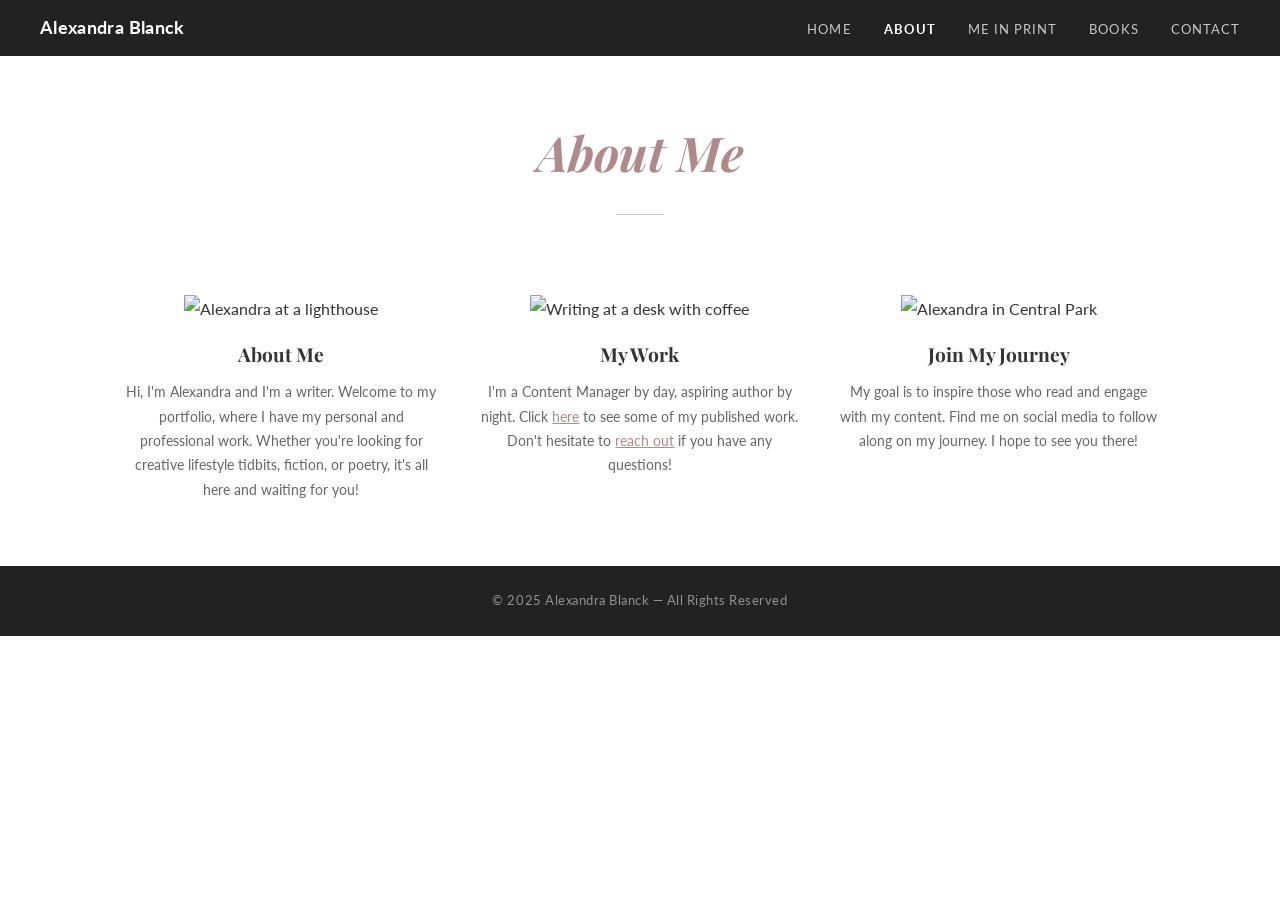
==== about.html @ b342ccfe "Add files via upload" ====
<!DOCTYPE html>
<html lang="en">
<head>
  <meta charset="UTF-8" />
  <meta name="viewport" content="width=device-width, initial-scale=1.0" />
  <title>About — Alexandra Blanck</title>
  <link rel="stylesheet" href="style.css" />
</head>
<body>

  <!-- NAV -->
  <nav>
    <a href="index.html" class="nav-logo">Alexandra Blanck</a>
    <ul class="nav-links">
      <li><a href="index.html">Home</a></li>
      <li><a href="about.html" class="active">About</a></li>
      <li><a href="print.html">Me in Print</a></li>
      <li><a href="books.html">Books</a></li>
      <li><a href="contact.html">Contact</a></li>
    </ul>
  </nav>

  <!-- PAGE HEADING -->
  <div class="page-heading">
    <h1>About Me</h1>
    <div class="divider"></div>
  </div>

  <!-- THREE COLUMNS -->
  <div class="section">
    <div class="three-col">

      <div>
        <img
          src="https://images.unsplash.com/photo-1507003211169-0a1dd7228f2d?w=600&q=80"
          alt="Alexandra at a lighthouse"
        />
        <h3>About Me</h3>
        <p>
          Hi, I'm Alexandra and I'm a writer. Welcome to my portfolio, where I have my personal
          and professional work. Whether you're looking for creative lifestyle tidbits, fiction,
          or poetry, it's all here and waiting for you!
        </p>
      </div>

      <div>
        <img
          src="https://images.unsplash.com/photo-1455390582262-044cdead277a?w=600&q=80"
          alt="Writing at a desk with coffee"
        />
        <h3>My Work</h3>
        <p>
          I'm a Content Manager by day, aspiring author by night. Click
          <a href="print.html">here</a> to see some of my published work.
          Don't hesitate to <a href="contact.html">reach out</a> if you have any questions!
        </p>
      </div>

      <div>
        <img
          src="https://images.unsplash.com/photo-1506905925346-21bda4d32df4?w=600&q=80"
          alt="Alexandra in Central Park"
        />
        <h3>Join My Journey</h3>
        <p>
          My goal is to inspire those who read and engage with my content. Find me on social
          media to follow along on my journey. I hope to see you there!
        </p>
      </div>

    </div>
  </div>

  <!-- FOOTER -->
  <footer>
    &copy; 2025 Alexandra Blanck &mdash; All Rights Reserved
  </footer>

</body>
</html>
---- style.css ----
/* =============================================
   Alexandra Blanck — style.css
   ============================================= */

@import url('https://fonts.googleapis.com/css2?family=Playfair+Display:ital,wght@0,400;0,700;0,900;1,400&family=Lato:wght@300;400;700&display=swap');

:root {
  --color-nav: #222222;
  --color-accent: #b08a8a;
  --color-accent-light: #d4aaaa;
  --color-accent-btn: #c9a0a0;
  --color-bg: #ffffff;
  --color-bg-light: #f5f3f1;
  --color-text: #333333;
  --color-text-light: #666666;
  --color-divider: #cccccc;
  --font-display: 'Playfair Display', Georgia, serif;
  --font-body: 'Lato', sans-serif;
}

* {
  margin: 0;
  padding: 0;
  box-sizing: border-box;
}

html {
  scroll-behavior: smooth;
}

body {
  font-family: var(--font-body);
  color: var(--color-text);
  background: var(--color-bg);
  line-height: 1.7;
}

/* ---- NAVIGATION ---- */
nav {
  background: var(--color-nav);
  display: flex;
  align-items: center;
  justify-content: space-between;
  padding: 0 2.5rem;
  height: 56px;
  position: sticky;
  top: 0;
  z-index: 100;
}

.nav-logo {
  color: #fff;
  font-family: var(--font-body);
  font-weight: 700;
  font-size: 1.1rem;
  text-decoration: none;
  letter-spacing: 0.02em;
}

.nav-links {
  display: flex;
  gap: 2rem;
  list-style: none;
}

.nav-links a {
  color: rgba(255,255,255,0.75);
  text-decoration: none;
  font-size: 0.82rem;
  letter-spacing: 0.08em;
  text-transform: uppercase;
  font-weight: 400;
  transition: color 0.2s;
}

.nav-links a:hover,
.nav-links a.active {
  color: #fff;
  font-weight: 700;
}

/* ---- BUTTONS ---- */
.btn {
  display: inline-block;
  padding: 0.75rem 1.75rem;
  background: var(--color-accent-btn);
  color: #fff;
  text-decoration: none;
  font-family: var(--font-body);
  font-size: 0.78rem;
  letter-spacing: 0.12em;
  text-transform: uppercase;
  font-weight: 700;
  border: none;
  cursor: pointer;
  transition: background 0.2s, transform 0.15s;
}

.btn:hover {
  background: var(--color-accent);
  transform: translateY(-1px);
}

/* ---- PAGE HEADING ---- */
.page-heading {
  text-align: center;
  padding: 3.5rem 1rem 1rem;
}

.page-heading h1 {
  font-family: var(--font-display);
  font-size: 3rem;
  font-weight: 700;
  color: var(--color-accent);
  font-style: italic;
}

.page-heading .divider {
  width: 48px;
  height: 1px;
  background: var(--color-divider);
  margin: 1.25rem auto 0;
}

/* ---- HERO ---- */
.hero {
  position: relative;
  height: 520px;
  display: flex;
  align-items: center;
  justify-content: center;
  text-align: center;
  overflow: hidden;
  background: #444 url('https://images.unsplash.com/photo-1455390582262-044cdead277a?w=1600&q=80') center/cover no-repeat;
}

.hero::before {
  content: '';
  position: absolute;
  inset: 0;
  background: rgba(0,0,0,0.38);
}

.hero-content {
  position: relative;
  z-index: 1;
  animation: fadeUp 0.9s ease both;
}

.hero-content h1 {
  font-family: var(--font-display);
  font-size: 4.5rem;
  font-weight: 900;
  color: #fff;
  line-height: 1.05;
  margin-bottom: 0.5rem;
}

.hero-content p {
  color: rgba(255,255,255,0.9);
  font-size: 1.1rem;
  letter-spacing: 0.04em;
  margin-bottom: 2rem;
}

.hero-buttons {
  display: flex;
  gap: 1rem;
  justify-content: center;
}

@keyframes fadeUp {
  from { opacity: 0; transform: translateY(28px); }
  to   { opacity: 1; transform: translateY(0); }
}

/* ---- SECTION WRAPPER ---- */
.section {
  padding: 4rem 2rem;
  max-width: 1100px;
  margin: 0 auto;
}

.section-bg {
  background: var(--color-bg-light);
}

/* ---- BLOG SECTION (home) ---- */
.blog-heading {
  text-align: center;
  margin-bottom: 2.5rem;
}

.blog-heading h2 {
  font-family: var(--font-display);
  font-size: 2.5rem;
  color: var(--color-accent);
  font-style: italic;
}

.blog-grid {
  display: grid;
  grid-template-columns: repeat(auto-fit, minmax(280px, 1fr));
  gap: 2rem;
}

.blog-card {
  background: #fff;
  border: 1px solid #eee;
  overflow: hidden;
  transition: box-shadow 0.2s, transform 0.2s;
}

.blog-card:hover {
  box-shadow: 0 8px 32px rgba(0,0,0,0.10);
  transform: translateY(-3px);
}

.blog-card img {
  width: 100%;
  height: 200px;
  object-fit: cover;
}

.blog-card-body {
  padding: 1.25rem 1.5rem 1.5rem;
}

.blog-card-body h3 {
  font-family: var(--font-display);
  font-size: 1.15rem;
  margin-bottom: 0.5rem;
  color: var(--color-text);
}

.blog-card-body p {
  font-size: 0.9rem;
  color: var(--color-text-light);
}

/* ---- THREE-COL CARDS (About) ---- */
.three-col {
  display: grid;
  grid-template-columns: repeat(auto-fit, minmax(260px, 1fr));
  gap: 2.5rem;
  text-align: center;
}

.three-col img {
  width: 100%;
  height: 280px;
  object-fit: cover;
  margin-bottom: 1rem;
}

.three-col h3 {
  font-family: var(--font-display);
  font-size: 1.2rem;
  margin-bottom: 0.6rem;
}

.three-col p {
  font-size: 0.9rem;
  color: var(--color-text-light);
}

.three-col a {
  color: var(--color-accent);
}

/* ---- IMAGE STRIP ---- */
.image-strip {
  display: grid;
  grid-template-columns: repeat(3, 1fr);
  height: 240px;
  overflow: hidden;
}

.image-strip img {
  width: 100%;
  height: 100%;
  object-fit: cover;
}

/* ---- ME IN PRINT ---- */
.print-layout {
  display: grid;
  grid-template-columns: 1fr 1.6fr;
  gap: 3rem;
  align-items: start;
  padding: 3rem 2rem;
  max-width: 1000px;
  margin: 0 auto;
}

.print-layout img {
  width: 100%;
  object-fit: cover;
}

.print-content h2 {
  font-family: var(--font-display);
  font-size: 1.3rem;
  margin-bottom: 0.5rem;
}

.print-content h3 {
  font-family: var(--font-display);
  font-size: 1.1rem;
  margin: 1.5rem 0 0.4rem;
}

.print-content p {
  font-size: 0.92rem;
  color: var(--color-text-light);
  margin-bottom: 0.5rem;
}

.print-content a {
  color: var(--color-accent);
}

/* ---- BOOKS ---- */
.books-grid {
  display: grid;
  grid-template-columns: repeat(auto-fit, minmax(260px, 1fr));
  gap: 0;
  border-top: 1px solid #e0d8d8;
}

.book-card {
  padding: 2.5rem 2rem;
  border-right: 1px solid #e0d8d8;
  text-align: center;
}

.book-card:last-child {
  border-right: none;
}

.book-card .status {
  font-family: var(--font-display);
  font-size: 1.1rem;
  color: var(--color-accent-light);
  font-style: italic;
  margin-bottom: 0.75rem;
}

.book-card p {
  font-size: 0.9rem;
  color: var(--color-text-light);
}

/* ---- CONTACT ---- */
.contact-layout {
  display: grid;
  grid-template-columns: 1fr 1fr;
  gap: 4rem;
  align-items: center;
  padding: 4rem 2rem;
  max-width: 1000px;
  margin: 0 auto;
}

.contact-left h2 {
  font-family: var(--font-display);
  font-size: 1.4rem;
  margin-bottom: 1rem;
}

.contact-left p {
  font-size: 0.92rem;
  color: var(--color-text-light);
  margin-bottom: 0.75rem;
}

.contact-left .signature {
  font-family: var(--font-display);
  font-size: 1.15rem;
  color: var(--color-text);
  margin: 1.25rem 0 1.5rem;
}

.contact-right img {
  width: 100%;
  object-fit: cover;
}

/* ---- FOOTER ---- */
footer {
  background: var(--color-nav);
  color: rgba(255,255,255,0.5);
  text-align: center;
  padding: 1.5rem;
  font-size: 0.8rem;
  letter-spacing: 0.04em;
}

/* ---- RESPONSIVE ---- */
@media (max-width: 700px) {
  .hero-content h1 { font-size: 2.8rem; }
  .nav-links { gap: 1rem; }
  .nav-links a { font-size: 0.72rem; }
  .print-layout,
  .contact-layout { grid-template-columns: 1fr; }
  .image-strip { height: 140px; }
  .books-grid { grid-template-columns: 1fr; }
  .book-card { border-right: none; border-bottom: 1px solid #e0d8d8; }
}
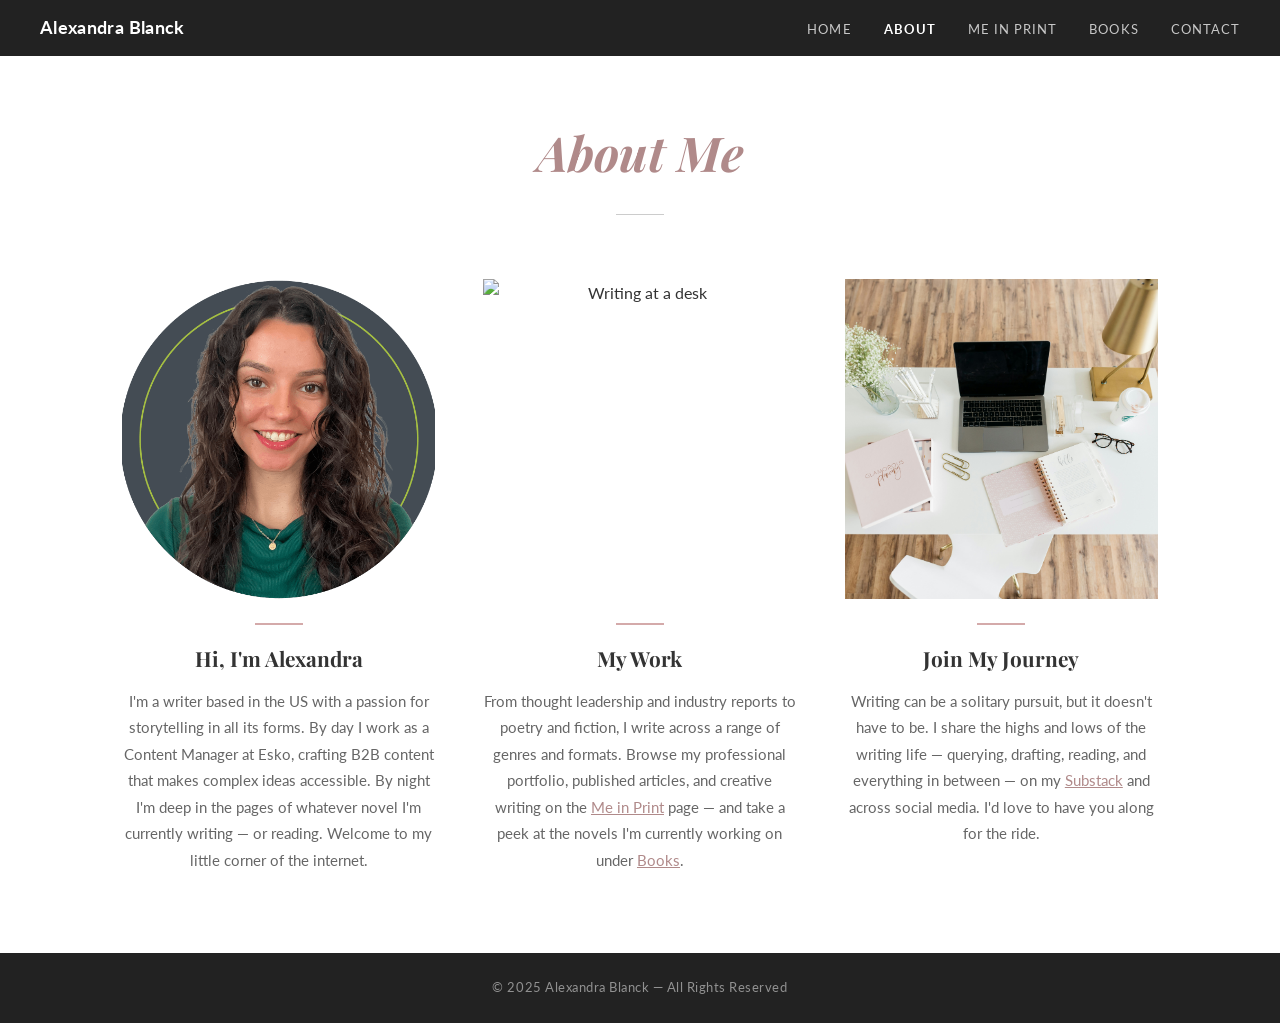
==== commit deb39e6c: "Update about.html" ====
--- a/about.html
+++ b/about.html
@@ -5,6 +5,57 @@
   <meta name="viewport" content="width=device-width, initial-scale=1.0" />
   <title>About — Alexandra Blanck</title>
   <link rel="stylesheet" href="style.css" />
+  <style>
+    .about-grid {
+      display: grid;
+      grid-template-columns: repeat(auto-fit, minmax(280px, 1fr));
+      gap: 3rem;
+      max-width: 1100px;
+      margin: 0 auto;
+      padding: 3rem 2rem 5rem;
+    }
+
+    .about-col {
+      display: flex;
+      flex-direction: column;
+      align-items: center;
+      text-align: center;
+    }
+
+    .about-col img {
+      width: 100%;
+      max-width: 340px;
+      height: 320px;
+      object-fit: cover;
+      object-position: top;
+      margin-bottom: 1.5rem;
+    }
+
+    .about-col h3 {
+      font-family: var(--font-display);
+      font-size: 1.3rem;
+      margin-bottom: 0.75rem;
+      color: var(--color-text);
+    }
+
+    .about-col p {
+      font-size: 0.92rem;
+      color: var(--color-text-light);
+      line-height: 1.8;
+      max-width: 340px;
+    }
+
+    .about-col a {
+      color: var(--color-accent);
+    }
+
+    .about-divider {
+      width: 48px;
+      height: 2px;
+      background: var(--color-accent-light);
+      margin: 0 auto 1rem;
+    }
+  </style>
 </head>
 <body>
 
@@ -26,49 +77,30 @@
     <div class="divider"></div>
   </div>
 
-  <!-- THREE COLUMNS -->
-  <div class="section">
-    <div class="three-col">
+  <!-- ABOUT GRID -->
+  <div class="about-grid">
 
-      <div>
-        <img
-          src="https://images.unsplash.com/photo-1507003211169-0a1dd7228f2d?w=600&q=80"
-          alt="Alexandra at a lighthouse"
-        />
-        <h3>About Me</h3>
-        <p>
-          Hi, I'm Alexandra and I'm a writer. Welcome to my portfolio, where I have my personal
-          and professional work. Whether you're looking for creative lifestyle tidbits, fiction,
-          or poetry, it's all here and waiting for you!
-        </p>
-      </div>
+    <div class="about-col">
+      <img src="photo-headshot-alex-blanckv3.png" alt="Alexandra Blanck" />
+      <div class="about-divider"></div>
+      <h3>Hi, I'm Alexandra</h3>
+      <p>I'm a writer based in the US with a passion for storytelling in all its forms. By day I work as a Content Manager at Esko, crafting B2B content that makes complex ideas accessible. By night I'm deep in the pages of whatever novel I'm currently writing — or reading. Welcome to my little corner of the internet.</p>
+    </div>
 
-      <div>
-        <img
-          src="https://images.unsplash.com/photo-1455390582262-044cdead277a?w=600&q=80"
-          alt="Writing at a desk with coffee"
-        />
-        <h3>My Work</h3>
-        <p>
-          I'm a Content Manager by day, aspiring author by night. Click
-          <a href="print.html">here</a> to see some of my published work.
-          Don't hesitate to <a href="contact.html">reach out</a> if you have any questions!
-        </p>
-      </div>
+    <div class="about-col">
+      <img src="https://images.unsplash.com/photo-1455390582262-044cdead277a?w=600&q=80" alt="Writing at a desk" />
+      <div class="about-divider"></div>
+      <h3>My Work</h3>
+      <p>From thought leadership and industry reports to poetry and fiction, I write across a range of genres and formats. Browse my professional portfolio, published articles, and creative writing on the <a href="print.html">Me in Print</a> page — and take a peek at the novels I'm currently working on under <a href="books.html">Books</a>.</p>
+    </div>
 
-      <div>
-        <img
-          src="https://images.unsplash.com/photo-1506905925346-21bda4d32df4?w=600&q=80"
-          alt="Alexandra in Central Park"
-        />
-        <h3>Join My Journey</h3>
-        <p>
-          My goal is to inspire those who read and engage with my content. Find me on social
-          media to follow along on my journey. I hope to see you there!
-        </p>
-      </div>
+    <div class="about-col">
+      <img src="alexa-williams-RaYjMmmaSCA-unsplash.jpg" alt="Alexandra on her journey" />
+      <div class="about-divider"></div>
+      <h3>Join My Journey</h3>
+      <p>Writing can be a solitary pursuit, but it doesn't have to be. I share the highs and lows of the writing life — querying, drafting, reading, and everything in between — on my <a href="https://substack.com/@alexandrablanck" target="_blank">Substack</a> and across social media. I'd love to have you along for the ride.</p>
+    </div>
 
-    </div>
   </div>
 
   <!-- FOOTER -->
--- a/style.css
+++ b/style.css
@@ -131,7 +131,7 @@
   justify-content: center;
   text-align: center;
   overflow: hidden;
-  background: #444 url('https://images.unsplash.com/photo-1455390582262-044cdead277a?w=1600&q=80') center/cover no-repeat;
+  background: #444 url('nick-morrison-FHnnjk1Yj7Y-unsplash.jpg') center/cover no-repeat;
 }
 
 .hero::before {
@@ -183,59 +183,6 @@
 
 .section-bg {
   background: var(--color-bg-light);
-}
-
-/* ---- BLOG SECTION (home) ---- */
-.blog-heading {
-  text-align: center;
-  margin-bottom: 2.5rem;
-}
-
-.blog-heading h2 {
-  font-family: var(--font-display);
-  font-size: 2.5rem;
-  color: var(--color-accent);
-  font-style: italic;
-}
-
-.blog-grid {
-  display: grid;
-  grid-template-columns: repeat(auto-fit, minmax(280px, 1fr));
-  gap: 2rem;
-}
-
-.blog-card {
-  background: #fff;
-  border: 1px solid #eee;
-  overflow: hidden;
-  transition: box-shadow 0.2s, transform 0.2s;
-}
-
-.blog-card:hover {
-  box-shadow: 0 8px 32px rgba(0,0,0,0.10);
-  transform: translateY(-3px);
-}
-
-.blog-card img {
-  width: 100%;
-  height: 200px;
-  object-fit: cover;
-}
-
-.blog-card-body {
-  padding: 1.25rem 1.5rem 1.5rem;
-}
-
-.blog-card-body h3 {
-  font-family: var(--font-display);
-  font-size: 1.15rem;
-  margin-bottom: 0.5rem;
-  color: var(--color-text);
-}
-
-.blog-card-body p {
-  font-size: 0.9rem;
-  color: var(--color-text-light);
 }
 
 /* ---- THREE-COL CARDS (About) ---- */
@@ -405,5 +352,4 @@
   .contact-layout { grid-template-columns: 1fr; }
   .image-strip { height: 140px; }
   .books-grid { grid-template-columns: 1fr; }
-  .book-card { border-right: none; border-bottom: 1px solid #e0d8d8; }
-}
+  .book-card { border-right: none; borde
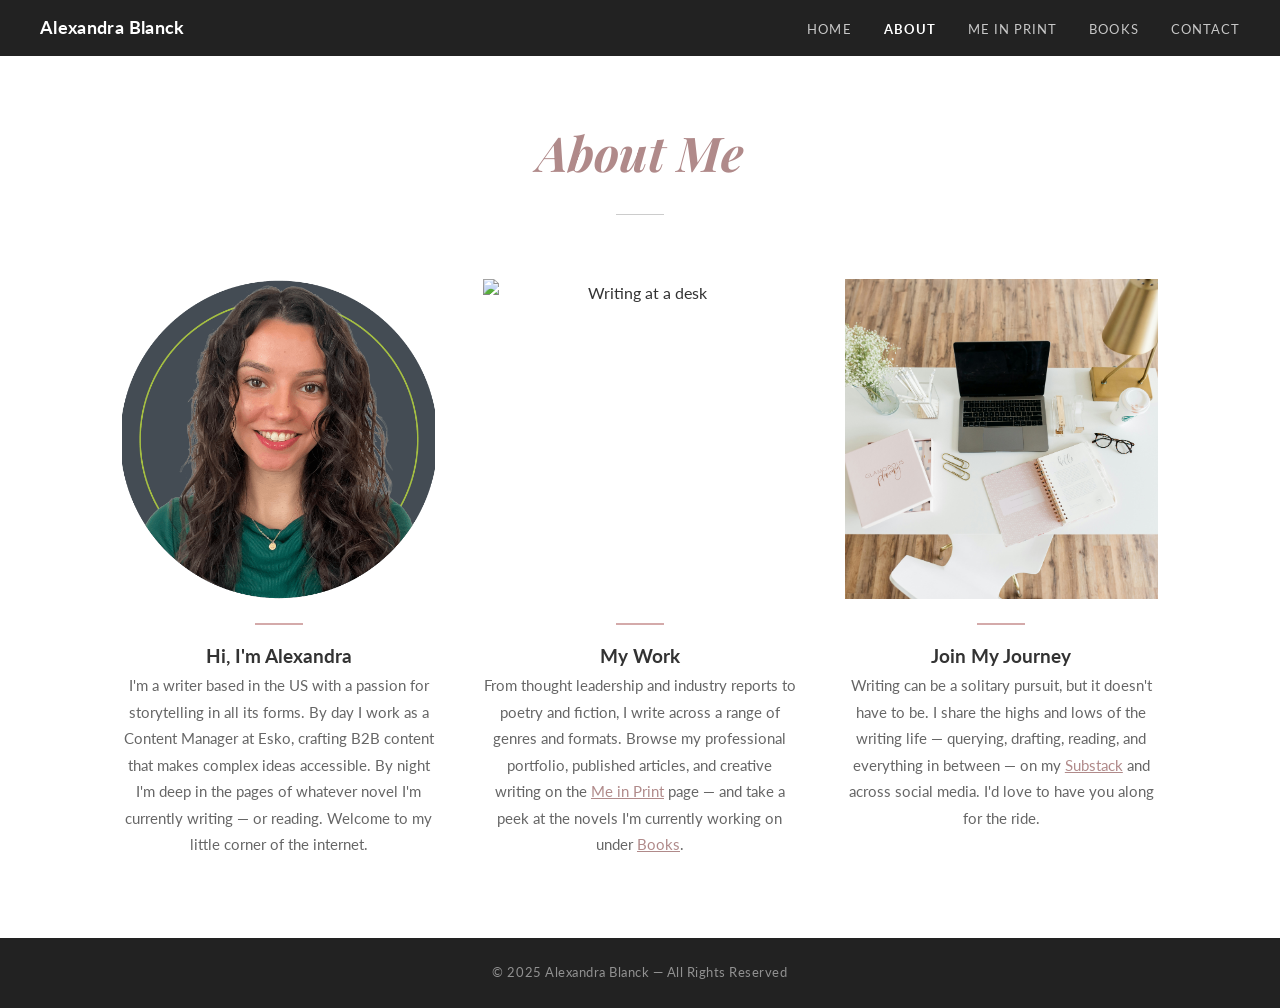
==== commit 0e66a0df: "Update about.html" ====
--- a/about.html
+++ b/about.html
@@ -22,14 +22,16 @@
       text-align: center;
     }
 
-    .about-col img {
-      width: 100%;
-      max-width: 340px;
-      height: 320px;
-      object-fit: cover;
-      object-position: top;
-      margin-bottom: 1.5rem;
-    }
+  .about-col img {
+  width: 100%;
+  max-width: 340px;
+  height: 320px;
+  object-fit: cover;
+  object-position: top;
+  margin-bottom: 1.5rem;
+}
+
+<img src="photo-headshot-alex-blanckv3.png" alt="Alexandra Blanck" class="headshot" />
 
     .about-col h3 {
       font-family: var(--font-display);
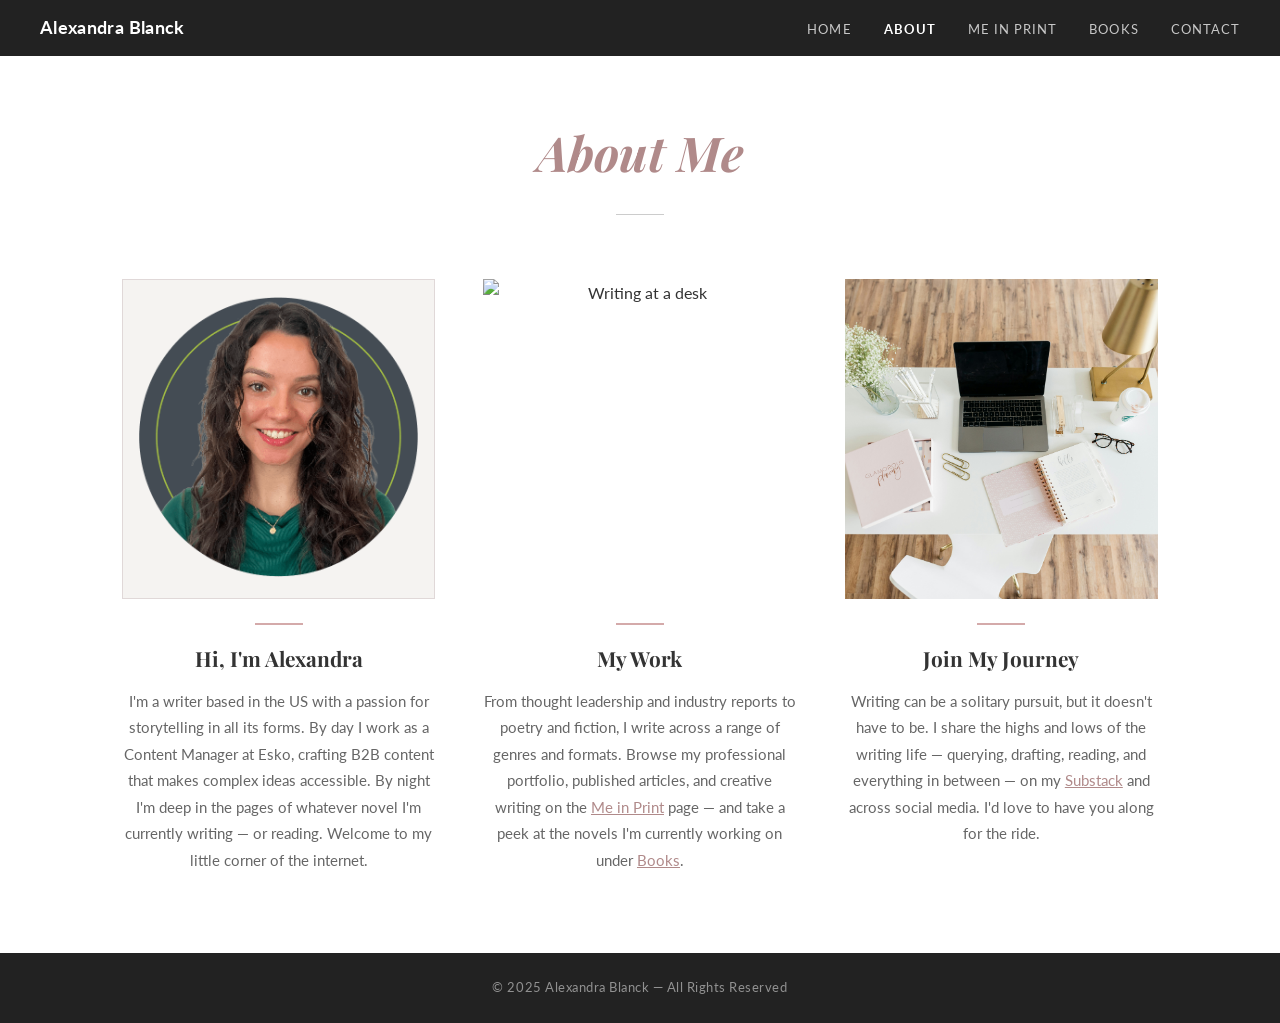
==== commit c7de2b62: "Update about.html" ====
--- a/about.html
+++ b/about.html
@@ -22,16 +22,21 @@
       text-align: center;
     }
 
-  .about-col img {
-  width: 100%;
-  max-width: 340px;
-  height: 320px;
-  object-fit: cover;
-  object-position: top;
-  margin-bottom: 1.5rem;
-}
+    .about-col img {
+      width: 100%;
+      max-width: 340px;
+      height: 320px;
+      object-fit: cover;
+      object-position: top;
+      margin-bottom: 1.5rem;
+    }
 
-<img src="photo-headshot-alex-blanckv3.png" alt="Alexandra Blanck" class="headshot" />
+    .about-col img.headshot {
+      object-fit: contain;
+      background-color: #f5f3f1;
+      border: 1px solid #e0d8d8;
+      padding: 1rem;
+    }
 
     .about-col h3 {
       font-family: var(--font-display);
@@ -83,7 +88,7 @@
   <div class="about-grid">
 
     <div class="about-col">
-      <img src="photo-headshot-alex-blanckv3.png" alt="Alexandra Blanck" />
+      <img src="photo-headshot-alex-blanckv3.png" alt="Alexandra Blanck" class="headshot" />
       <div class="about-divider"></div>
       <h3>Hi, I'm Alexandra</h3>
       <p>I'm a writer based in the US with a passion for storytelling in all its forms. By day I work as a Content Manager at Esko, crafting B2B content that makes complex ideas accessible. By night I'm deep in the pages of whatever novel I'm currently writing — or reading. Welcome to my little corner of the internet.</p>
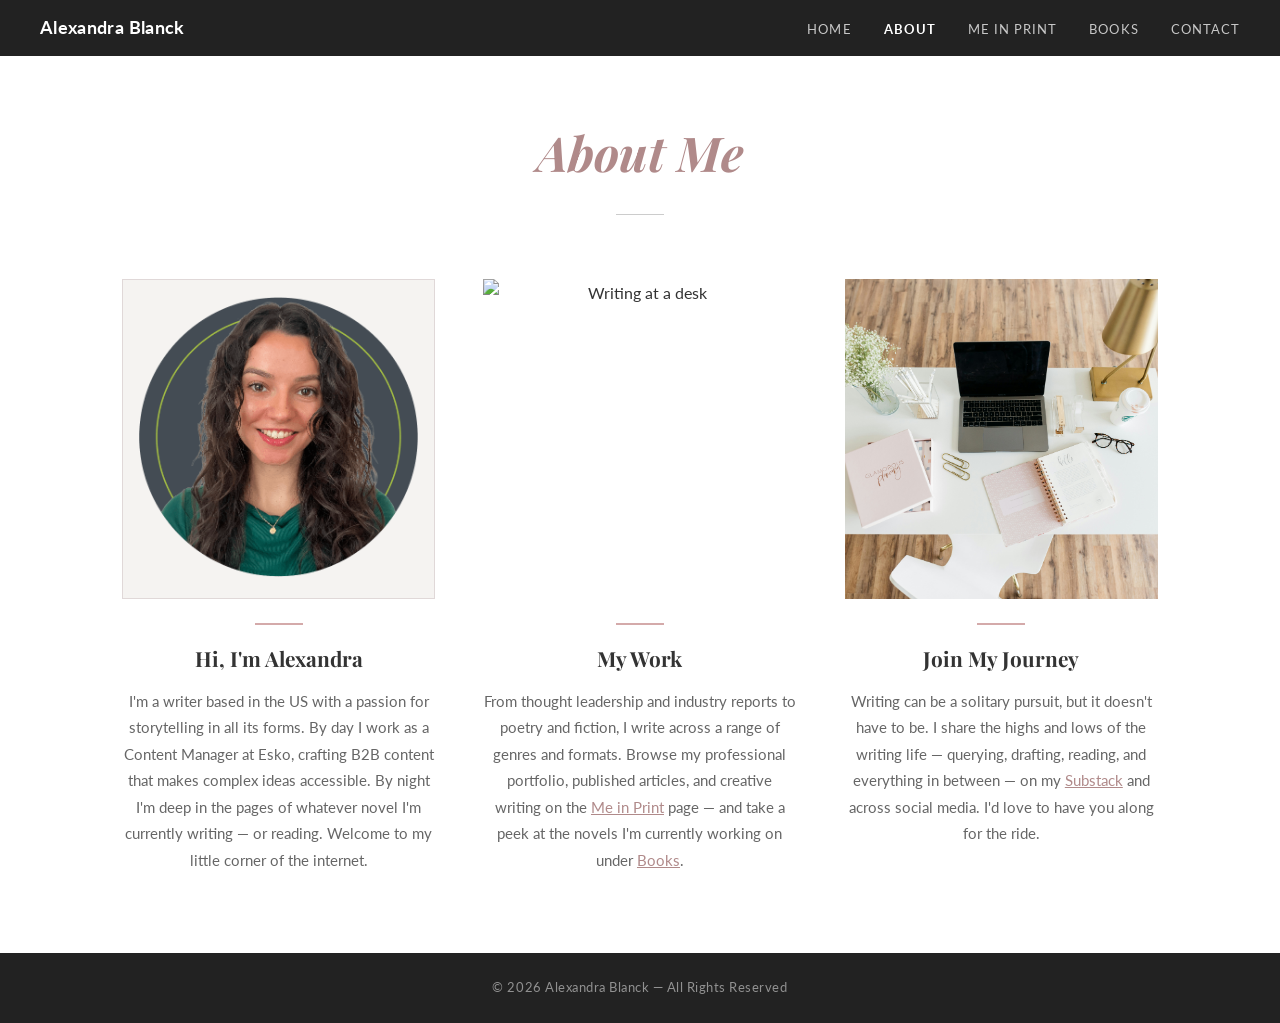
==== commit 0d89307c: "Update about.html" ====
--- a/about.html
+++ b/about.html
@@ -66,9 +66,11 @@
 </head>
 <body>
 
-  <!-- NAV -->
   <nav>
     <a href="index.html" class="nav-logo">Alexandra Blanck</a>
+    <button class="hamburger" onclick="this.classList.toggle('open'); document.querySelector('.nav-links').classList.toggle('open')">
+      <span></span><span></span><span></span>
+    </button>
     <ul class="nav-links">
       <li><a href="index.html">Home</a></li>
       <li><a href="about.html" class="active">About</a></li>
@@ -78,13 +80,11 @@
     </ul>
   </nav>
 
-  <!-- PAGE HEADING -->
   <div class="page-heading">
     <h1>About Me</h1>
     <div class="divider"></div>
   </div>
 
-  <!-- ABOUT GRID -->
   <div class="about-grid">
 
     <div class="about-col">
@@ -110,9 +110,8 @@
 
   </div>
 
-  <!-- FOOTER -->
   <footer>
-    &copy; 2025 Alexandra Blanck &mdash; All Rights Reserved
+    &copy; 2026 Alexandra Blanck &mdash; All Rights Reserved
   </footer>
 
 </body>
--- a/style.css
+++ b/style.css
@@ -46,6 +46,7 @@
   position: sticky;
   top: 0;
   z-index: 100;
+  flex-wrap: wrap;
 }
 
 .nav-logo {
@@ -77,6 +78,92 @@
 .nav-links a.active {
   color: #fff;
   font-weight: 700;
+}
+
+/* ---- HAMBURGER ---- */
+.hamburger {
+  display: none;
+  flex-direction: column;
+  justify-content: center;
+  gap: 5px;
+  background: none;
+  border: none;
+  cursor: pointer;
+  padding: 8px;
+  z-index: 101;
+}
+
+.hamburger span {
+  display: block;
+  width: 24px;
+  height: 2px;
+  background: #ffffff;
+  transition: all 0.3s ease;
+  border-radius: 2px;
+}
+
+.hamburger.open span:nth-child(1) {
+  transform: translateY(7px) rotate(45deg);
+}
+
+.hamburger.open span:nth-child(2) {
+  opacity: 0;
+}
+
+.hamburger.open span:nth-child(3) {
+  transform: translateY(-7px) rotate(-45deg);
+}
+
+/* ---- MOBILE ---- */
+@media (max-width: 700px) {
+  nav {
+    height: auto;
+    min-height: 56px;
+    padding: 0 1.5rem;
+    align-items: center;
+  }
+
+  .hamburger {
+    display: flex;
+  }
+
+  .nav-links {
+    display: none;
+    width: 100%;
+    flex-direction: column;
+    gap: 0;
+    padding: 0.5rem 0 1rem;
+    background: var(--color-nav);
+  }
+
+  .nav-links.open {
+    display: flex;
+  }
+
+  .nav-links li a {
+    display: block;
+    padding: 0.85rem 0;
+    font-size: 0.85rem;
+    border-bottom: 1px solid rgba(255,255,255,0.07);
+    color: rgba(255,255,255,0.8);
+  }
+
+  .nav-links li a:hover,
+  .nav-links li a.active {
+    color: #fff;
+  }
+
+  .hero-content h1 { font-size: 2.5rem; }
+  .hero-content p { font-size: 0.95rem; }
+  .hero-buttons { flex-direction: column; align-items: center; }
+  .print-layout,
+  .contact-layout { grid-template-columns: 1fr; }
+  .image-strip { height: 140px; }
+  .books-grid { grid-template-columns: 1fr; }
+  .book-card { border-right: none; border-bottom: 1px solid #e0d8d8; }
+  .page-heading h1 { font-size: 2.2rem; }
+     .contact-layout { padding: 2rem 1.5rem; }
+  .contact-right { display: none; }
 }
 
 /* ---- BUTTONS ---- */
@@ -342,14 +429,3 @@
   font-size: 0.8rem;
   letter-spacing: 0.04em;
 }
-
-/* ---- RESPONSIVE ---- */
-@media (max-width: 700px) {
-  .hero-content h1 { font-size: 2.8rem; }
-  .nav-links { gap: 1rem; }
-  .nav-links a { font-size: 0.72rem; }
-  .print-layout,
-  .contact-layout { grid-template-columns: 1fr; }
-  .image-strip { height: 140px; }
-  .books-grid { grid-template-columns: 1fr; }
-  .book-card { border-right: none; borde
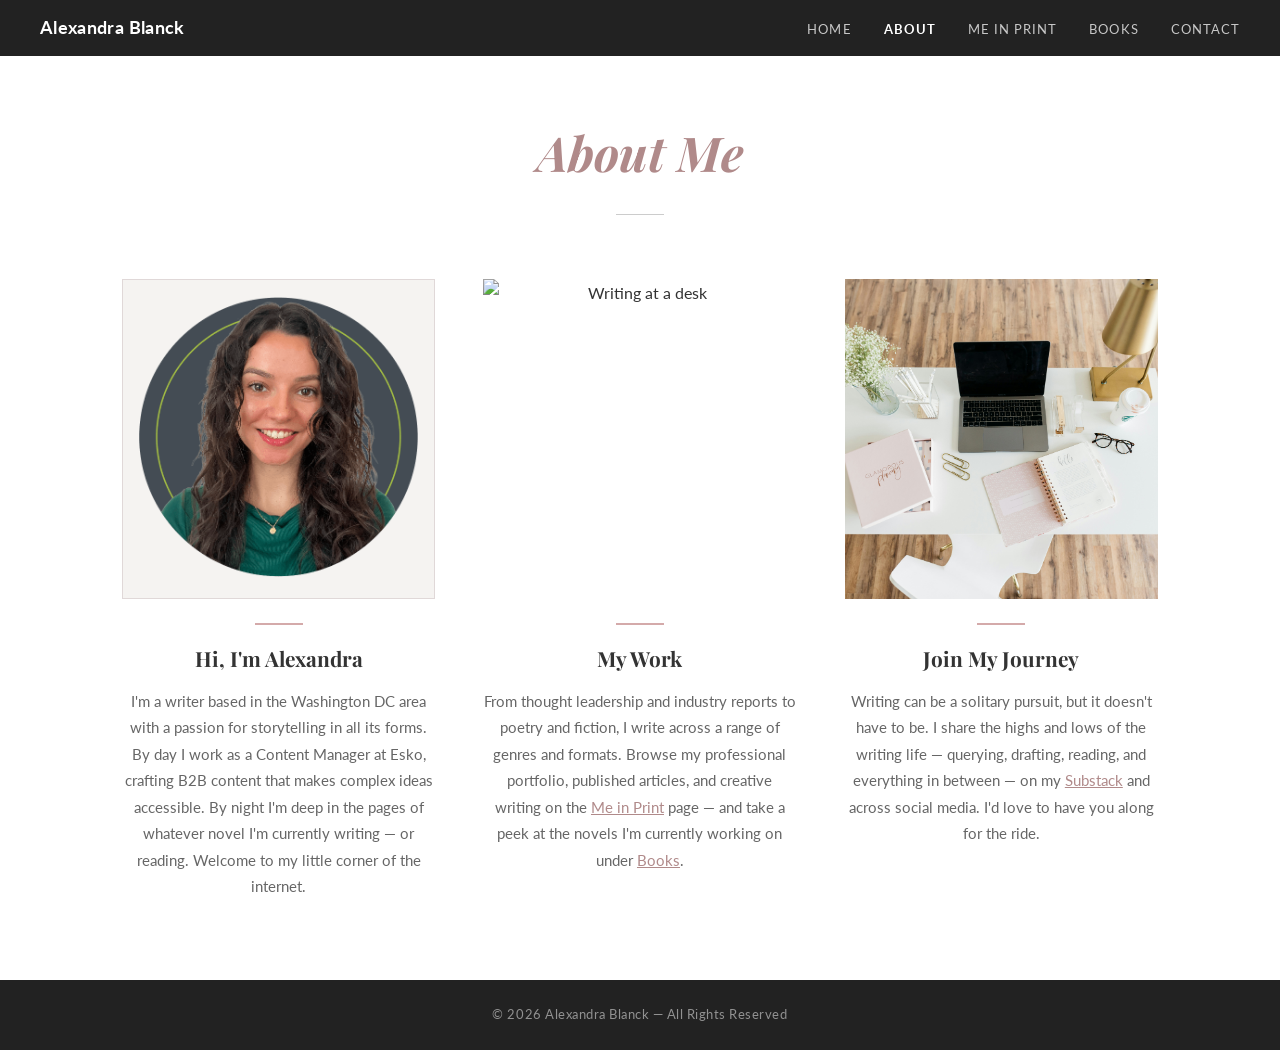
==== commit 203ecc9d: "Update about.html" ====
--- a/about.html
+++ b/about.html
@@ -4,6 +4,7 @@
   <meta charset="UTF-8" />
   <meta name="viewport" content="width=device-width, initial-scale=1.0" />
   <title>About — Alexandra Blanck</title>
+  <meta name="description" content="Alexandra Blanck is a professional writer, content manager, and author based in the Washington DC." />
   <link rel="stylesheet" href="style.css" />
   <style>
     .about-grid {
@@ -67,12 +68,12 @@
 <body>
 
   <nav>
-    <a href="index.html" class="nav-logo">Alexandra Blanck</a>
+    <a href="/" class="nav-logo">Alexandra Blanck</a>
     <button class="hamburger" onclick="this.classList.toggle('open'); document.querySelector('.nav-links').classList.toggle('open')">
       <span></span><span></span><span></span>
     </button>
     <ul class="nav-links">
-      <li><a href="index.html">Home</a></li>
+      <li><a href="/">Home</a></li>
       <li><a href="about.html" class="active">About</a></li>
       <li><a href="print.html">Me in Print</a></li>
       <li><a href="books.html">Books</a></li>
@@ -91,7 +92,7 @@
       <img src="photo-headshot-alex-blanckv3.png" alt="Alexandra Blanck" class="headshot" />
       <div class="about-divider"></div>
       <h3>Hi, I'm Alexandra</h3>
-      <p>I'm a writer based in the US with a passion for storytelling in all its forms. By day I work as a Content Manager at Esko, crafting B2B content that makes complex ideas accessible. By night I'm deep in the pages of whatever novel I'm currently writing — or reading. Welcome to my little corner of the internet.</p>
+      <p>I'm a writer based in the Washington DC area with a passion for storytelling in all its forms. By day I work as a Content Manager at Esko, crafting B2B content that makes complex ideas accessible. By night I'm deep in the pages of whatever novel I'm currently writing — or reading. Welcome to my little corner of the internet.</p>
     </div>
 
     <div class="about-col">
